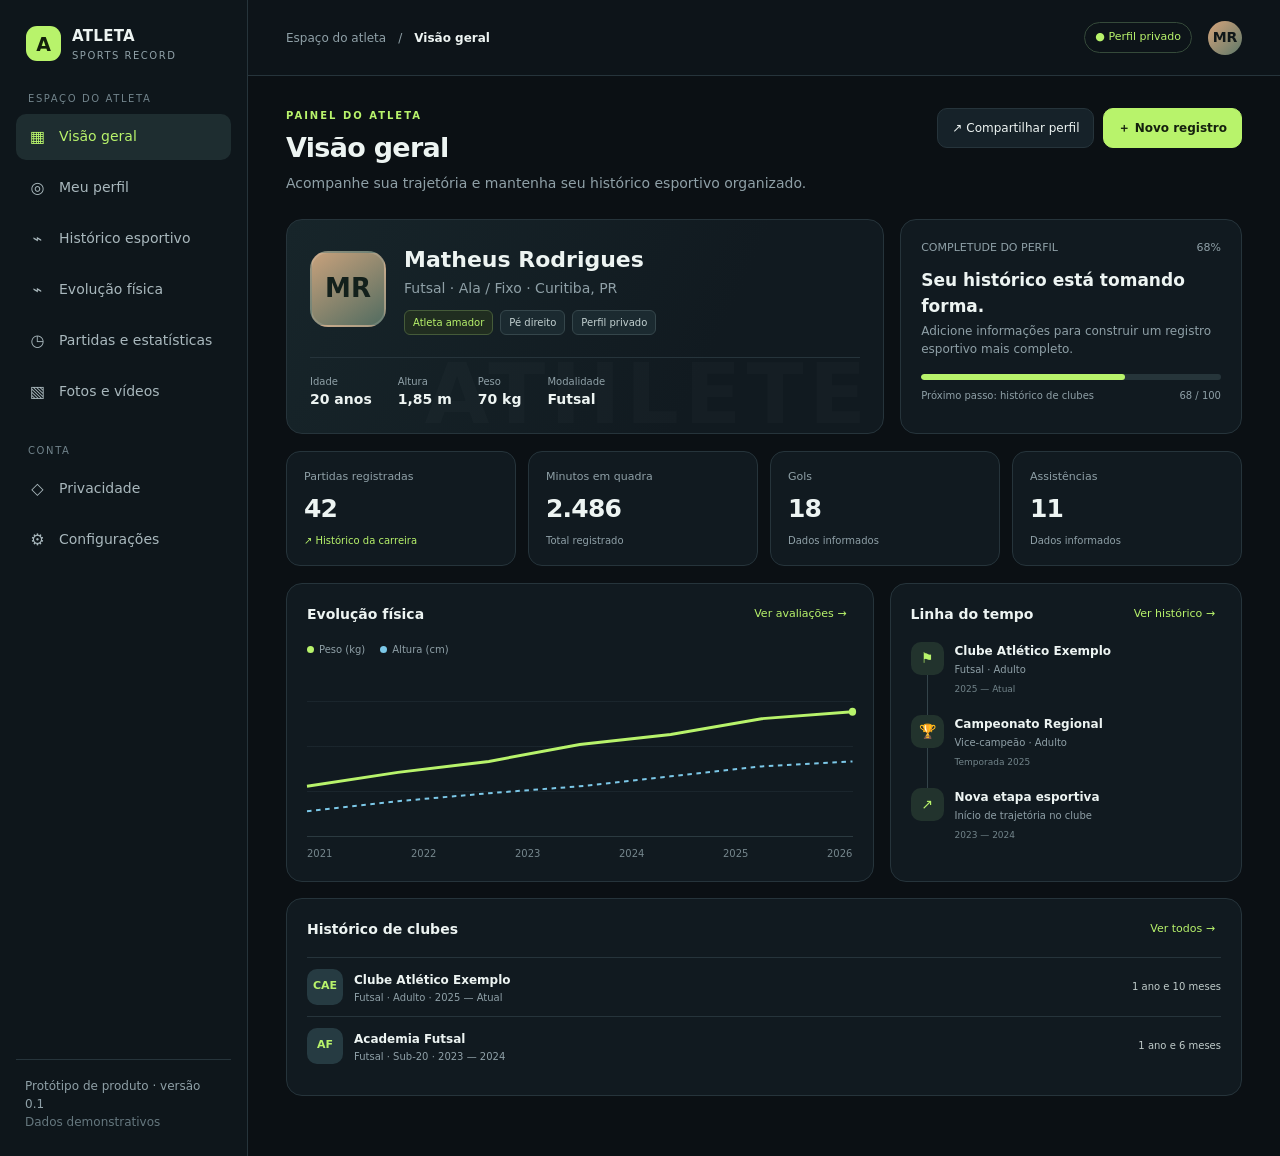
==== index.html @ 7bc5fb22 "Add files via upload" ====
<!DOCTYPE html>
<html lang="pt-BR">
<head>
<meta charset="UTF-8"><meta name="viewport" content="width=device-width, initial-scale=1.0"><title>Atleta — Histórico esportivo</title>
<style>
:root{--bg:#0b1014;--panel:#111a20;--panel2:#162229;--line:#26343b;--muted:#8fa0a7;--text:#edf4f2;--green:#b8f36b;--green2:#8bcf42;--blue:#7cc8e8;--orange:#f3b56b;--red:#f17d7d;--radius:16px}*{box-sizing:border-box}body{margin:0;background:var(--bg);color:var(--text);font:14px/1.5 Inter,ui-sans-serif,system-ui,-apple-system,Segoe UI,sans-serif}button{font:inherit;cursor:pointer}.app{display:grid;grid-template-columns:248px 1fr;min-height:100vh}.sidebar{background:#0e161b;border-right:1px solid var(--line);padding:25px 16px;display:flex;flex-direction:column;gap:28px}.brand{display:flex;align-items:center;gap:11px;padding:0 10px}.brandmark{width:35px;height:35px;border-radius:11px;background:var(--green);color:#13200b;display:grid;place-items:center;font-weight:900;font-size:19px}.brand strong{font-size:15px;letter-spacing:.3px}.brand small{display:block;color:var(--muted);font-size:10px;letter-spacing:1.5px;text-transform:uppercase}.navlabel{font-size:10px;letter-spacing:1.6px;color:#71838b;padding:0 12px;margin-bottom:8px}.nav{display:grid;gap:5px}.nav button{border:0;background:transparent;color:#a9b8bd;padding:11px 12px;border-radius:10px;text-align:left;display:flex;gap:12px;align-items:center;transition:.2s}.nav button:hover{background:#17242a;color:white}.nav button.active{background:#1e2d30;color:var(--green)}.ico{width:19px;text-align:center;font-size:16px}.sidebottom{margin-top:auto;border-top:1px solid var(--line);padding:17px 9px 0;color:var(--muted);font-size:12px}.main{min-width:0}.topbar{height:76px;border-bottom:1px solid var(--line);display:flex;align-items:center;justify-content:space-between;padding:0 38px;background:#0d1419}.crumb{color:var(--muted);font-size:12px}.crumb b{color:var(--text);font-weight:600}.topright{display:flex;align-items:center;gap:16px}.status{border:1px solid #354a3a;color:var(--green);padding:6px 10px;border-radius:30px;font-size:11px}.avatar{width:34px;height:34px;border-radius:50%;background:linear-gradient(135deg,#d6a47b,#5d7869);display:grid;place-items:center;color:#101719;font-weight:800}.content{max-width:1500px;margin:auto;padding:32px 38px 60px}.pagehead{display:flex;justify-content:space-between;align-items:flex-start;gap:20px;margin-bottom:25px}.eyebrow{color:var(--green);font-size:10px;letter-spacing:2px;text-transform:uppercase;font-weight:700}.pagehead h1{font-size:27px;letter-spacing:-.7px;margin:5px 0 4px}.sub{color:var(--muted);margin:0}.actions{display:flex;gap:9px}.btn{border:1px solid var(--line);background:var(--panel2);color:var(--text);padding:10px 14px;border-radius:10px;font-size:12px}.btn.primary{background:var(--green);color:#15200e;border-color:var(--green);font-weight:750}.profilehero{display:grid;grid-template-columns:1.4fr .8fr;gap:16px;margin-bottom:17px}.hero-card{border:1px solid var(--line);border-radius:var(--radius);background:linear-gradient(115deg,#17252a,#111a20 70%);padding:23px;position:relative;overflow:hidden}.hero-card:after{content:'ATHLETE';position:absolute;right:12px;bottom:-24px;font-size:84px;font-weight:900;color:#ffffff05;letter-spacing:5px}.person{display:flex;gap:18px;align-items:center;position:relative;z-index:1}.photo{width:76px;height:76px;border-radius:18px;background:linear-gradient(145deg,#c7a17c,#526c60);display:grid;place-items:center;font-size:26px;font-weight:900;color:#13201b;border:2px solid #ffffff20}.person h2{font-size:22px;margin:0 0 2px}.person p{color:var(--muted);margin:0}.tags{display:flex;gap:7px;flex-wrap:wrap;margin-top:11px}.tag{border:1px solid #35464b;background:#1b2a30;color:#c2d0d0;padding:4px 8px;border-radius:6px;font-size:10px}.tag.green{color:var(--green);border-color:#455b39;background:#202d20}.hero-foot{display:flex;gap:26px;margin-top:22px;padding-top:16px;border-top:1px solid var(--line);position:relative;z-index:1}.mini-stat span{display:block;color:var(--muted);font-size:10px}.mini-stat b{font-size:14px}.focus-card{border:1px solid var(--line);border-radius:var(--radius);background:var(--panel);padding:20px}.focus-head{display:flex;justify-content:space-between;color:var(--muted);font-size:11px}.focus-card h3{font-size:17px;margin:12px 0 3px}.focus-card p{color:var(--muted);font-size:12px;margin:0}.progress{height:6px;background:#26353a;border-radius:10px;margin:16px 0 8px;overflow:hidden}.progress i{display:block;height:100%;width:68%;background:var(--green);border-radius:10px}.progressnote{display:flex;justify-content:space-between;font-size:10px;color:var(--muted)}.stats{display:grid;grid-template-columns:repeat(4,1fr);gap:12px;margin-bottom:17px}.statcard{background:var(--panel);border:1px solid var(--line);border-radius:14px;padding:17px}.statlabel{font-size:11px;color:var(--muted)}.statvalue{font-size:25px;font-weight:750;letter-spacing:-.8px;margin:5px 0}.statdelta{font-size:10px;color:var(--green)}.statdelta.neutral{color:var(--muted)}.columns{display:grid;grid-template-columns:1.25fr .75fr;gap:16px}.card{background:var(--panel);border:1px solid var(--line);border-radius:var(--radius);padding:20px;min-width:0}.cardhead{display:flex;justify-content:space-between;align-items:center;margin-bottom:17px}.cardhead h3{font-size:14px;margin:0}.link{color:var(--green);font-size:11px;background:none;border:0}.chartlegend{display:flex;gap:15px;color:var(--muted);font-size:10px}.dot{display:inline-block;width:7px;height:7px;border-radius:50%;background:var(--green);margin-right:5px}.chart{height:180px;position:relative;border-bottom:1px solid #2b3a40;background:repeating-linear-gradient(to bottom,transparent 0,transparent 44px,#243139 45px)}.chart svg{width:100%;height:100%;overflow:visible}.chartlabels{display:flex;justify-content:space-between;color:#75868c;font-size:10px;padding-top:9px}.timeline{display:grid;gap:0}.event{display:grid;grid-template-columns:34px 1fr;gap:10px;position:relative;padding-bottom:17px}.event:not(:last-child):before{content:'';position:absolute;left:16px;top:30px;bottom:0;width:1px;background:#34444a}.eventicon{width:33px;height:33px;border-radius:10px;background:#22332d;color:var(--green);display:grid;place-items:center;z-index:1}.event h4{font-size:12px;margin:0 0 2px}.event p{font-size:10px;color:var(--muted);margin:0}.event time{font-size:9px;color:#72848a}.clubrow{display:flex;align-items:center;gap:11px;padding:11px 0;border-top:1px solid #26343b}.crest{width:36px;height:36px;border-radius:10px;background:#263b42;display:grid;place-items:center;font-size:11px;font-weight:800;color:var(--green)}.clubrow strong{font-size:12px}.clubrow small{display:block;color:var(--muted);font-size:10px}.clubrow .duration{margin-left:auto;color:#c0ccca;font-size:10px}.section{display:none}.section.active{display:block}.table{width:100%;border-collapse:collapse;font-size:12px}.table th{text-align:left;color:var(--muted);font-size:10px;font-weight:500;padding:10px;border-bottom:1px solid var(--line)}.table td{padding:13px 10px;border-bottom:1px solid #233138}.table tr:last-child td{border:0}.pill{padding:4px 7px;border-radius:6px;background:#20332a;color:var(--green);font-size:10px}.muted{color:var(--muted)}.metricgrid{display:grid;grid-template-columns:repeat(3,1fr);gap:12px}.metric{padding:16px;background:#17242a;border:1px solid var(--line);border-radius:12px}.metric span{font-size:10px;color:var(--muted)}.metric b{display:block;font-size:23px;margin:4px 0}.metric small{font-size:10px;color:var(--green)}.gallery{display:grid;grid-template-columns:repeat(3,1fr);gap:12px}.media{aspect-ratio:4/3;border-radius:12px;background:linear-gradient(145deg,#304b42,#18272c);display:flex;align-items:flex-end;padding:13px;position:relative;overflow:hidden}.media:nth-child(2){background:linear-gradient(145deg,#66513d,#263b3d)}.media:nth-child(3){background:linear-gradient(145deg,#344d67,#17242d)}.media span{font-size:11px;font-weight:650}.media small{display:block;color:#c0d0cd;font-size:9px}.emptyhint{padding:30px;text-align:center;border:1px dashed #405058;border-radius:12px;color:var(--muted)}.mobilemenu{display:none}
@media(max-width:1000px){.app{grid-template-columns:210px 1fr}.content{padding:25px 22px}.topbar{padding:0 22px}.profilehero,.columns{grid-template-columns:1fr}.stats{grid-template-columns:repeat(2,1fr)}}
@media(max-width:700px){.app{display:block}.sidebar{position:fixed;z-index:10;left:-260px;top:0;bottom:0;width:248px;transition:.25s}.sidebar.open{left:0}.mobilemenu{display:inline-block}.topbar{height:62px;padding:0 15px}.content{padding:22px 15px 40px}.pagehead{display:block}.actions{margin-top:15px}.stats{gap:8px}.statcard{padding:13px}.statvalue{font-size:21px}.hero-foot{gap:14px;flex-wrap:wrap}.metricgrid{grid-template-columns:repeat(2,1fr)}.gallery{grid-template-columns:repeat(2,1fr)}}
</style></head>
<body><div class="app">
<aside class="sidebar" id="sidebar"><div class="brand"><div class="brandmark">A</div><div><strong>ATLETA</strong><small>Sports record</small></div></div>
<div><div class="navlabel">ESPAÇO DO ATLETA</div><nav class="nav">
<button class="active" data-page="overview"><span class="ico">▦</span> Visão geral</button><button data-page="profile"><span class="ico">◎</span> Meu perfil</button><button data-page="career"><span class="ico">⌁</span> Histórico esportivo</button><button data-page="physical"><span class="ico">⌁</span> Evolução física</button><button data-page="matches"><span class="ico">◷</span> Partidas e estatísticas</button><button data-page="media"><span class="ico">▧</span> Fotos e vídeos</button></nav></div>
<div><div class="navlabel">CONTA</div><nav class="nav"><button data-page="privacy"><span class="ico">◇</span> Privacidade</button><button data-page="settings"><span class="ico">⚙</span> Configurações</button></nav></div><div class="sidebottom">Protótipo de produto · versão 0.1<br><span style="color:#65777e">Dados demonstrativos</span></div></aside>
<main class="main"><header class="topbar"><div style="display:flex;align-items:center;gap:12px"><button class="btn mobilemenu" id="menu">☰</button><div class="crumb">Espaço do atleta　/　<b id="crumb">Visão geral</b></div></div><div class="topright"><span class="status">● Perfil privado</span><div class="avatar">MR</div></div></header>
<div class="content">
<section class="section active" id="overview"><div class="pagehead"><div><div class="eyebrow">PAINEL DO ATLETA</div><h1>Visão geral</h1><p class="sub">Acompanhe sua trajetória e mantenha seu histórico esportivo organizado.</p></div><div class="actions"><button class="btn" onclick="alert('Ação demonstrativa: compartilhar perfil')">↗ Compartilhar perfil</button><button class="btn primary" onclick="alert('Ação demonstrativa: novo registro')">＋ Novo registro</button></div></div>
<div class="profilehero"><div class="hero-card"><div class="person"><div class="photo">MR</div><div><h2>Matheus Rodrigues</h2><p>Futsal · Ala / Fixo · Curitiba, PR</p><div class="tags"><span class="tag green">Atleta amador</span><span class="tag">Pé direito</span><span class="tag">Perfil privado</span></div></div></div><div class="hero-foot"><div class="mini-stat"><span>Idade</span><b>20 anos</b></div><div class="mini-stat"><span>Altura</span><b>1,85 m</b></div><div class="mini-stat"><span>Peso</span><b>70 kg</b></div><div class="mini-stat"><span>Modalidade</span><b>Futsal</b></div></div></div><div class="focus-card"><div class="focus-head"><span>COMPLETUDE DO PERFIL</span><span>68%</span></div><h3>Seu histórico está tomando forma.</h3><p>Adicione informações para construir um registro esportivo mais completo.</p><div class="progress"><i></i></div><div class="progressnote"><span>Próximo passo: histórico de clubes</span><span>68 / 100</span></div></div></div>
<div class="stats"><div class="statcard"><div class="statlabel">Partidas registradas</div><div class="statvalue">42</div><div class="statdelta">↗ Histórico da carreira</div></div><div class="statcard"><div class="statlabel">Minutos em quadra</div><div class="statvalue">2.486</div><div class="statdelta neutral">Total registrado</div></div><div class="statcard"><div class="statlabel">Gols</div><div class="statvalue">18</div><div class="statdelta neutral">Dados informados</div></div><div class="statcard"><div class="statlabel">Assistências</div><div class="statvalue">11</div><div class="statdelta neutral">Dados informados</div></div></div>
<div class="columns"><div class="card"><div class="cardhead"><h3>Evolução física</h3><button class="link" data-goto="physical">Ver avaliações →</button></div><div class="chartlegend"><span><i class="dot"></i>Peso (kg)</span><span><i class="dot" style="background:var(--blue)"></i>Altura (cm)</span></div><div class="chart"><svg viewBox="0 0 600 180" preserveAspectRatio="none"><polyline points="0,130 100,116 200,105 300,88 400,78 500,62 600,55" fill="none" stroke="#b8f36b" stroke-width="3"/><polyline points="0,155 100,145 200,137 300,130 400,120 500,110 600,105" fill="none" stroke="#7cc8e8" stroke-width="2" stroke-dasharray="5 5"/><circle cx="600" cy="55" r="4" fill="#b8f36b"/></svg></div><div class="chartlabels"><span>2021</span><span>2022</span><span>2023</span><span>2024</span><span>2025</span><span>2026</span></div></div>
<div class="card"><div class="cardhead"><h3>Linha do tempo</h3><button class="link" data-goto="career">Ver histórico →</button></div><div class="timeline"><div class="event"><div class="eventicon">⚑</div><div><h4>Clube Atlético Exemplo</h4><p>Futsal · Adulto</p><time>2025 — Atual</time></div></div><div class="event"><div class="eventicon">🏆</div><div><h4>Campeonato Regional</h4><p>Vice-campeão · Adulto</p><time>Temporada 2025</time></div></div><div class="event"><div class="eventicon">↗</div><div><h4>Nova etapa esportiva</h4><p>Início de trajetória no clube</p><time>2023 — 2024</time></div></div></div></div></div>
<div class="card" style="margin-top:16px"><div class="cardhead"><h3>Histórico de clubes</h3><button class="link" data-goto="career">Ver todos →</button></div><div class="clubrow"><div class="crest">CAE</div><div><strong>Clube Atlético Exemplo</strong><small>Futsal · Adulto · 2025 — Atual</small></div><span class="duration">1 ano e 10 meses</span></div><div class="clubrow"><div class="crest">AF</div><div><strong>Academia Futsal</strong><small>Futsal · Sub-20 · 2023 — 2024</small></div><span class="duration">1 ano e 6 meses</span></div></div>
</section>
<section class="section" id="profile"><div class="pagehead"><div><div class="eyebrow">IDENTIDADE ESPORTIVA</div><h1>Meu perfil</h1><p class="sub">Informações pessoais, características e apresentação do atleta.</p></div><button class="btn primary" onclick="alert('Edição demonstrativa do perfil')">✎ Editar perfil</button></div><div class="card"><div class="person"><div class="photo">MR</div><div><h2>Matheus Rodrigues</h2><p>Nome esportivo não informado · Curitiba, Paraná</p><div class="tags"><span class="tag green">Futsal</span><span class="tag">Ala</span><span class="tag">Fixo</span><span class="tag">Pé direito</span></div></div></div><div class="hero-foot"><div class="mini-stat"><span>Nascimento</span><b>Não informado</b></div><div class="mini-stat"><span>Nacionalidade</span><b>Brasileira</b></div><div class="mini-stat"><span>Categoria</span><b>Adulto</b></div></div></div><div class="columns" style="margin-top:16px"><div class="card"><div class="cardhead"><h3>Apresentação</h3><button class="link">Editar</button></div><p class="muted">Espaço para o atleta contar sua trajetória, características de jogo, experiências e objetivos esportivos.</p></div><div class="card"><div class="cardhead"><h3>Características individuais</h3><button class="link">Editar</button></div><p class="muted">Descreva seu estilo de jogo, pontos fortes, especialidades e aspectos que deseja desenvolver.</p></div></div></section>
<section class="section" id="career"><div class="pagehead"><div><div class="eyebrow">TRAJETÓRIA</div><h1>Histórico esportivo</h1><p class="sub">Clubes, passagens, categorias, temporadas e conquistas.</p></div><button class="btn primary" onclick="alert('Formulário demonstrativo: adicionar passagem')">＋ Adicionar passagem</button></div><div class="card"><div class="cardhead"><h3>Passagens por clubes</h3><span class="muted">2 registros</span></div><div class="clubrow"><div class="crest">CAE</div><div><strong>Clube Atlético Exemplo</strong><small>Futsal · Adulto · 2025 — Atual</small></div><span class="duration">Atual</span></div><div class="clubrow"><div class="crest">AF</div><div><strong>Academia Futsal</strong><small>Futsal · Sub-20 · 2023 — 2024</small></div><span class="duration">1a 6m</span></div></div><div class="card" style="margin-top:16px"><div class="cardhead"><h3>Conquistas e competições</h3><button class="link">＋ Adicionar</button></div><div class="emptyhint">Nenhuma conquista cadastrada neste protótipo.</div></div></section>
<section class="section" id="physical"><div class="pagehead"><div><div class="eyebrow">ACOMPANHAMENTO</div><h1>Evolução física</h1><p class="sub">Avaliações, medidas corporais e testes físicos ao longo do tempo.</p></div><button class="btn primary" onclick="alert('Formulário demonstrativo: nova avaliação')">＋ Nova avaliação</button></div><div class="metricgrid"><div class="metric"><span>Altura atual</span><b>1,85 m</b><small>Último registro · 09/11/2026</small></div><div class="metric"><span>Peso atual</span><b>70 kg</b><small>Último registro · 09/11/2026</small></div><div class="metric"><span>Envergadura</span><b>—</b><small>Sem registro</small></div></div><div class="card" style="margin-top:16px"><div class="cardhead"><h3>Histórico de avaliações</h3><button class="link">Filtrar período ▾</button></div><table class="table"><thead><tr><th>DATA</th><th>MEDIDA</th><th>RESULTADO</th><th>OBSERVAÇÃO</th></tr></thead><tbody><tr><td>09/11/2026</td><td>Peso</td><td>70 kg</td><td class="muted">Registro demonstrativo</td></tr><tr><td>09/11/2026</td><td>Altura</td><td>185 cm</td><td class="muted">Registro demonstrativo</td></tr></tbody></table></div></section>
<section class="section" id="matches"><div class="pagehead"><div><div class="eyebrow">DESEMPENHO</div><h1>Partidas e estatísticas</h1><p class="sub">Participações, minutagem e indicadores registrados pelo atleta.</p></div><button class="btn primary" onclick="alert('Formulário demonstrativo: registrar partida')">＋ Registrar partida</button></div><div class="stats"><div class="statcard"><div class="statlabel">Partidas</div><div class="statvalue">42</div></div><div class="statcard"><div class="statlabel">Minutos</div><div class="statvalue">2.486</div></div><div class="statcard"><div class="statlabel">Gols</div><div class="statvalue">18</div></div><div class="statcard"><div class="statlabel">Assistências</div><div class="statvalue">11</div></div></div><div class="card"><div class="cardhead"><h3>Partidas recentes</h3><button class="link">Filtros ▾</button></div><table class="table"><thead><tr><th>DATA</th><th>ADVERSÁRIO</th><th>COMPETIÇÃO</th><th>MINUTOS</th><th>GOLS</th><th>ASSIST.</th></tr></thead><tbody><tr><td>02/11/2026</td><td>Equipe Azul</td><td>Regional</td><td>40</td><td>1</td><td>1</td></tr><tr><td>25/10/2026</td><td>Futsal Clube</td><td>Regional</td><td>32</td><td>0</td><td>1</td></tr><tr><td>18/10/2026</td><td>União Esportiva</td><td>Amistoso</td><td>40</td><td>2</td><td>0</td></tr></tbody></table><p class="muted" style="font-size:10px;margin:12px 0 0">Dados fictícios para demonstração da interface.</p></div></section>
<section class="section" id="media"><div class="pagehead"><div><div class="eyebrow">ACERVO PESSOAL</div><h1>Fotos e vídeos</h1><p class="sub">Registros visuais organizados por clube, temporada, partida e categoria.</p></div><button class="btn primary" onclick="alert('Ação demonstrativa: adicionar mídia')">＋ Adicionar mídia</button></div><div class="gallery"><div class="media"><span>Treinamento<small>2026 · Clube atual</small></span></div><div class="media"><span>Competição regional<small>2025 · Partida</small></span></div><div class="media"><span>Apresentação<small>2024 · Perfil</small></span></div></div><div class="emptyhint" style="margin-top:15px">Imagens ilustrativas. O armazenamento real de fotos e vídeos será implementado posteriormente.</div></section>
<section class="section" id="privacy"><div class="pagehead"><div><div class="eyebrow">CONTROLE DO ATLETA</div><h1>Privacidade</h1><p class="sub">Você decide quais informações poderão ser visualizadas por outras pessoas.</p></div></div><div class="card"><div class="cardhead"><h3>Visibilidade do perfil</h3><span class="pill">Privado</span></div><p class="muted">Seu perfil está privado. Quando estiver pronto, você poderá escolher o que compartilhar.</p><div class="clubrow"><div><strong>Perfil público</strong><small>Permitir que outras pessoas encontrem seu perfil</small></div><span class="duration">Desativado</span></div><div class="clubrow"><div><strong>Dados físicos</strong><small>Altura, peso, avaliações e medidas</small></div><span class="duration">Privado</span></div><div class="clubrow"><div><strong>Histórico esportivo</strong><small>Clubes, categorias e temporadas</small></div><span class="duration">Privado</span></div><div class="clubrow"><div><strong>Partidas e estatísticas</strong><small>Minutagem e desempenho</small></div><span class="duration">Privado</span></div><div class="clubrow"><div><strong>Fotos e vídeos</strong><small>Galeria e registros audiovisuais</small></div><span class="duration">Privado</span></div></div></section>
<section class="section" id="settings"><div class="pagehead"><div><div class="eyebrow">PREFERÊNCIAS</div><h1>Configurações</h1><p class="sub">Preferências da conta e personalização do perfil.</p></div></div><div class="card"><div class="emptyhint">As configurações de conta serão definidas em uma próxima etapa do desenvolvimento.</div></div></section>
</div></main></div>
<script>
const labels={overview:'Visão geral',profile:'Meu perfil',career:'Histórico esportivo',physical:'Evolução física',matches:'Partidas e estatísticas',media:'Fotos e vídeos',privacy:'Privacidade',settings:'Configurações'};
function go(id){document.querySelectorAll('.section').forEach(s=>s.classList.toggle('active',s.id===id));document.querySelectorAll('.nav button[data-page]').forEach(b=>b.classList.toggle('active',b.dataset.page===id));document.getElementById('crumb').textContent=labels[id]||'Visão geral';document.getElementById('sidebar').classList.remove('open');window.scrollTo({top:0,behavior:'smooth'});}
document.querySelectorAll('.nav button[data-page]').forEach(b=>b.addEventListener('click',()=>go(b.dataset.page)));document.querySelectorAll('[data-goto]').forEach(b=>b.addEventListener('click',()=>go(b.dataset.goto)));document.getElementById('menu').addEventListener('click',()=>document.getElementById('sidebar').classList.toggle('open'));
</script></body></html>
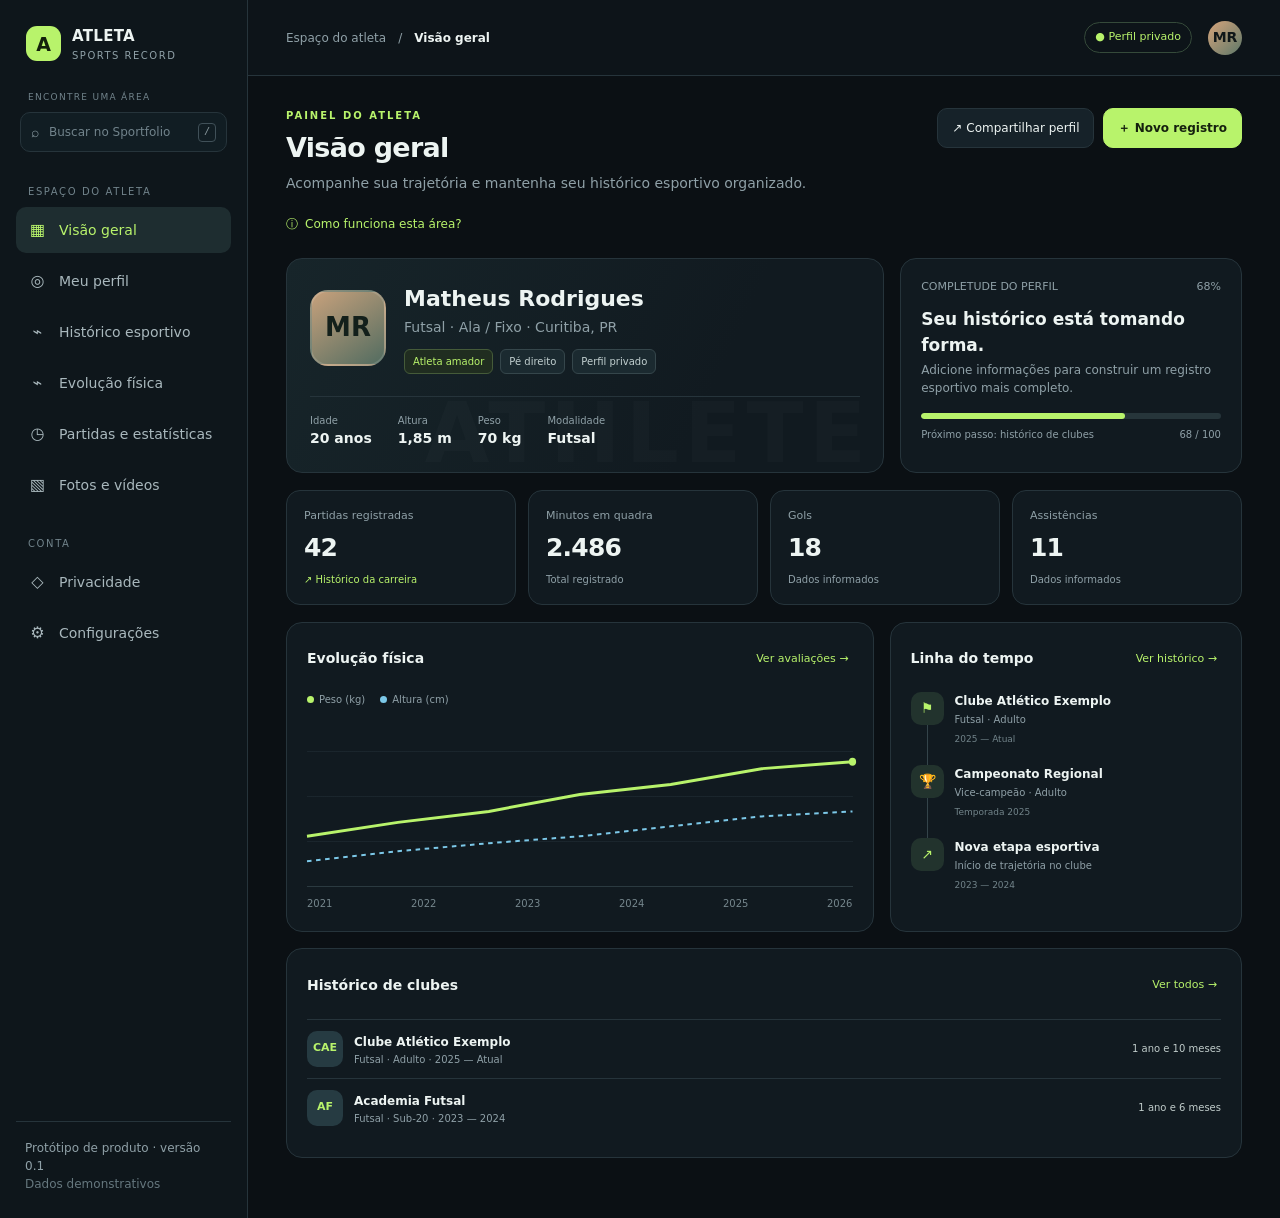
==== commit 3bee8837: "Melhora a experiência de navegação" ====
--- a/index.html
+++ b/index.html
@@ -1,20 +1,41 @@
 <!DOCTYPE html>
 <html lang="pt-BR">
 <head>
-<meta charset="UTF-8"><meta name="viewport" content="width=device-width, initial-scale=1.0"><title>Atleta — Histórico esportivo</title>
+<meta charset="UTF-8">
+<meta name="viewport" content="width=device-width, initial-scale=1.0">
+<meta name="theme-color" content="#0b1014">
+<meta name="description" content="Sua trajetória esportiva em um só lugar.">
+<meta name="apple-mobile-web-app-capable" content="yes">
+<meta name="apple-mobile-web-app-status-bar-style" content="black-translucent">
+<meta name="apple-mobile-web-app-title" content="Sportfolio">
+<link rel="manifest" href="./manifest.webmanifest">
+<link rel="icon" type="image/png" sizes="192x192" href="./icons/icon-192.png">
+<link rel="apple-touch-icon" href="./icons/apple-touch-icon.png">
+<title>Sportfolio — Histórico esportivo</title>
 <style>
 :root{--bg:#0b1014;--panel:#111a20;--panel2:#162229;--line:#26343b;--muted:#8fa0a7;--text:#edf4f2;--green:#b8f36b;--green2:#8bcf42;--blue:#7cc8e8;--orange:#f3b56b;--red:#f17d7d;--radius:16px}*{box-sizing:border-box}body{margin:0;background:var(--bg);color:var(--text);font:14px/1.5 Inter,ui-sans-serif,system-ui,-apple-system,Segoe UI,sans-serif}button{font:inherit;cursor:pointer}.app{display:grid;grid-template-columns:248px 1fr;min-height:100vh}.sidebar{background:#0e161b;border-right:1px solid var(--line);padding:25px 16px;display:flex;flex-direction:column;gap:28px}.brand{display:flex;align-items:center;gap:11px;padding:0 10px}.brandmark{width:35px;height:35px;border-radius:11px;background:var(--green);color:#13200b;display:grid;place-items:center;font-weight:900;font-size:19px}.brand strong{font-size:15px;letter-spacing:.3px}.brand small{display:block;color:var(--muted);font-size:10px;letter-spacing:1.5px;text-transform:uppercase}.navlabel{font-size:10px;letter-spacing:1.6px;color:#71838b;padding:0 12px;margin-bottom:8px}.nav{display:grid;gap:5px}.nav button{border:0;background:transparent;color:#a9b8bd;padding:11px 12px;border-radius:10px;text-align:left;display:flex;gap:12px;align-items:center;transition:.2s}.nav button:hover{background:#17242a;color:white}.nav button.active{background:#1e2d30;color:var(--green)}.ico{width:19px;text-align:center;font-size:16px}.sidebottom{margin-top:auto;border-top:1px solid var(--line);padding:17px 9px 0;color:var(--muted);font-size:12px}.main{min-width:0}.topbar{height:76px;border-bottom:1px solid var(--line);display:flex;align-items:center;justify-content:space-between;padding:0 38px;background:#0d1419}.crumb{color:var(--muted);font-size:12px}.crumb b{color:var(--text);font-weight:600}.topright{display:flex;align-items:center;gap:16px}.status{border:1px solid #354a3a;color:var(--green);padding:6px 10px;border-radius:30px;font-size:11px}.avatar{width:34px;height:34px;border-radius:50%;background:linear-gradient(135deg,#d6a47b,#5d7869);display:grid;place-items:center;color:#101719;font-weight:800}.content{max-width:1500px;margin:auto;padding:32px 38px 60px}.pagehead{display:flex;justify-content:space-between;align-items:flex-start;gap:20px;margin-bottom:25px}.eyebrow{color:var(--green);font-size:10px;letter-spacing:2px;text-transform:uppercase;font-weight:700}.pagehead h1{font-size:27px;letter-spacing:-.7px;margin:5px 0 4px}.sub{color:var(--muted);margin:0}.actions{display:flex;gap:9px}.btn{border:1px solid var(--line);background:var(--panel2);color:var(--text);padding:10px 14px;border-radius:10px;font-size:12px}.btn.primary{background:var(--green);color:#15200e;border-color:var(--green);font-weight:750}.profilehero{display:grid;grid-template-columns:1.4fr .8fr;gap:16px;margin-bottom:17px}.hero-card{border:1px solid var(--line);border-radius:var(--radius);background:linear-gradient(115deg,#17252a,#111a20 70%);padding:23px;position:relative;overflow:hidden}.hero-card:after{content:'ATHLETE';position:absolute;right:12px;bottom:-24px;font-size:84px;font-weight:900;color:#ffffff05;letter-spacing:5px}.person{display:flex;gap:18px;align-items:center;position:relative;z-index:1}.photo{width:76px;height:76px;border-radius:18px;background:linear-gradient(145deg,#c7a17c,#526c60);display:grid;place-items:center;font-size:26px;font-weight:900;color:#13201b;border:2px solid #ffffff20}.person h2{font-size:22px;margin:0 0 2px}.person p{color:var(--muted);margin:0}.tags{display:flex;gap:7px;flex-wrap:wrap;margin-top:11px}.tag{border:1px solid #35464b;background:#1b2a30;color:#c2d0d0;padding:4px 8px;border-radius:6px;font-size:10px}.tag.green{color:var(--green);border-color:#455b39;background:#202d20}.hero-foot{display:flex;gap:26px;margin-top:22px;padding-top:16px;border-top:1px solid var(--line);position:relative;z-index:1}.mini-stat span{display:block;color:var(--muted);font-size:10px}.mini-stat b{font-size:14px}.focus-card{border:1px solid var(--line);border-radius:var(--radius);background:var(--panel);padding:20px}.focus-head{display:flex;justify-content:space-between;color:var(--muted);font-size:11px}.focus-card h3{font-size:17px;margin:12px 0 3px}.focus-card p{color:var(--muted);font-size:12px;margin:0}.progress{height:6px;background:#26353a;border-radius:10px;margin:16px 0 8px;overflow:hidden}.progress i{display:block;height:100%;width:68%;background:var(--green);border-radius:10px}.progressnote{display:flex;justify-content:space-between;font-size:10px;color:var(--muted)}.stats{display:grid;grid-template-columns:repeat(4,1fr);gap:12px;margin-bottom:17px}.statcard{background:var(--panel);border:1px solid var(--line);border-radius:14px;padding:17px}.statlabel{font-size:11px;color:var(--muted)}.statvalue{font-size:25px;font-weight:750;letter-spacing:-.8px;margin:5px 0}.statdelta{font-size:10px;color:var(--green)}.statdelta.neutral{color:var(--muted)}.columns{display:grid;grid-template-columns:1.25fr .75fr;gap:16px}.card{background:var(--panel);border:1px solid var(--line);border-radius:var(--radius);padding:20px;min-width:0}.cardhead{display:flex;justify-content:space-between;align-items:center;margin-bottom:17px}.cardhead h3{font-size:14px;margin:0}.link{color:var(--green);font-size:11px;background:none;border:0}.chartlegend{display:flex;gap:15px;color:var(--muted);font-size:10px}.dot{display:inline-block;width:7px;height:7px;border-radius:50%;background:var(--green);margin-right:5px}.chart{height:180px;position:relative;border-bottom:1px solid #2b3a40;background:repeating-linear-gradient(to bottom,transparent 0,transparent 44px,#243139 45px)}.chart svg{width:100%;height:100%;overflow:visible}.chartlabels{display:flex;justify-content:space-between;color:#75868c;font-size:10px;padding-top:9px}.timeline{display:grid;gap:0}.event{display:grid;grid-template-columns:34px 1fr;gap:10px;position:relative;padding-bottom:17px}.event:not(:last-child):before{content:'';position:absolute;left:16px;top:30px;bottom:0;width:1px;background:#34444a}.eventicon{width:33px;height:33px;border-radius:10px;background:#22332d;color:var(--green);display:grid;place-items:center;z-index:1}.event h4{font-size:12px;margin:0 0 2px}.event p{font-size:10px;color:var(--muted);margin:0}.event time{font-size:9px;color:#72848a}.clubrow{display:flex;align-items:center;gap:11px;padding:11px 0;border-top:1px solid #26343b}.crest{width:36px;height:36px;border-radius:10px;background:#263b42;display:grid;place-items:center;font-size:11px;font-weight:800;color:var(--green)}.clubrow strong{font-size:12px}.clubrow small{display:block;color:var(--muted);font-size:10px}.clubrow .duration{margin-left:auto;color:#c0ccca;font-size:10px}.section{display:none}.section.active{display:block}.table{width:100%;border-collapse:collapse;font-size:12px}.table th{text-align:left;color:var(--muted);font-size:10px;font-weight:500;padding:10px;border-bottom:1px solid var(--line)}.table td{padding:13px 10px;border-bottom:1px solid #233138}.table tr:last-child td{border:0}.pill{padding:4px 7px;border-radius:6px;background:#20332a;color:var(--green);font-size:10px}.muted{color:var(--muted)}.metricgrid{display:grid;grid-template-columns:repeat(3,1fr);gap:12px}.metric{padding:16px;background:#17242a;border:1px solid var(--line);border-radius:12px}.metric span{font-size:10px;color:var(--muted)}.metric b{display:block;font-size:23px;margin:4px 0}.metric small{font-size:10px;color:var(--green)}.gallery{display:grid;grid-template-columns:repeat(3,1fr);gap:12px}.media{aspect-ratio:4/3;border-radius:12px;background:linear-gradient(145deg,#304b42,#18272c);display:flex;align-items:flex-end;padding:13px;position:relative;overflow:hidden}.media:nth-child(2){background:linear-gradient(145deg,#66513d,#263b3d)}.media:nth-child(3){background:linear-gradient(145deg,#344d67,#17242d)}.media span{font-size:11px;font-weight:650}.media small{display:block;color:#c0d0cd;font-size:9px}.emptyhint{padding:30px;text-align:center;border:1px dashed #405058;border-radius:12px;color:var(--muted)}.mobilemenu{display:none}
 @media(max-width:1000px){.app{grid-template-columns:210px 1fr}.content{padding:25px 22px}.topbar{padding:0 22px}.profilehero,.columns{grid-template-columns:1fr}.stats{grid-template-columns:repeat(2,1fr)}}
 @media(max-width:700px){.app{display:block}.sidebar{position:fixed;z-index:10;left:-260px;top:0;bottom:0;width:248px;transition:.25s}.sidebar.open{left:0}.mobilemenu{display:inline-block}.topbar{height:62px;padding:0 15px}.content{padding:22px 15px 40px}.pagehead{display:block}.actions{margin-top:15px}.stats{gap:8px}.statcard{padding:13px}.statvalue{font-size:21px}.hero-foot{gap:14px;flex-wrap:wrap}.metricgrid{grid-template-columns:repeat(2,1fr)}.gallery{grid-template-columns:repeat(2,1fr)}}
+
+/* UX improvements: clearer navigation, accessible controls and contextual guidance. */
+.nav-search-wrap{padding:0 4px 4px}.nav-search-label{display:block;font-size:9px;letter-spacing:1.3px;color:#71838b;margin:0 8px 8px}.nav-search{height:40px;display:flex;align-items:center;gap:8px;padding:0 10px;border:1px solid var(--line);border-radius:10px;background:#111d23;color:var(--muted)}.nav-search:focus-within{border-color:var(--green);box-shadow:0 0 0 3px #b8f36b18}.nav-search input{width:100%;min-width:0;background:transparent;border:0;outline:0;color:var(--text);font:inherit;font-size:12px}.nav-search input::placeholder{color:#71838b}.nav-search kbd{border:1px solid #405058;border-radius:4px;padding:1px 5px;font-size:10px;color:#91a0a5}.nav-search-empty{margin:8px;color:var(--muted);font-size:11px}.nav button{min-height:44px}.nav button[hidden]{display:none}.nav button:focus-visible,.btn:focus-visible,.link:focus-visible,.quick-option:focus-visible,.dialog-close:focus-visible{outline:2px solid var(--green);outline-offset:3px}.nav button[aria-current="page"]{box-shadow:inset 3px 0 0 var(--green)}.btn{min-height:40px}.link{padding:8px 4px}.page-help{margin:-9px 0 20px}.help-toggle{border:0;background:transparent;color:var(--green);font:inherit;font-size:12px;padding:5px 0;display:inline-flex;align-items:center;gap:7px}.help-toggle:hover{text-decoration:underline}.help-panel{display:none;margin-top:7px;padding:15px 17px;border:1px solid #354a3a;border-radius:12px;background:#142019;color:#dce8df}.help-panel.open{display:block}.help-panel strong{display:block;font-size:12px;margin-bottom:5px}.help-panel p{font-size:12px;color:#b4c3b8;margin:0;max-width:850px}.help-panel .help-tip{display:block;margin-top:8px;color:var(--green);font-size:11px}.quick-dialog{width:min(600px,calc(100% - 28px));padding:0;border:1px solid var(--line);border-radius:18px;background:#111a20;color:var(--text);box-shadow:0 24px 80px #0009}.quick-dialog::backdrop{background:#020608b8;backdrop-filter:blur(3px)}.quick-dialog-head{display:flex;justify-content:space-between;gap:16px;padding:23px 23px 15px}.quick-dialog-head h2{font-size:20px;margin:5px 0}.quick-dialog-head p{font-size:12px;color:var(--muted);margin:0}.dialog-close{flex:0 0 36px;height:36px;border:1px solid var(--line);border-radius:9px;background:var(--panel2);color:var(--text);font-size:22px}.quick-grid{display:grid;gap:8px;padding:8px 23px 23px}.quick-option{display:flex;align-items:center;gap:13px;text-align:left;width:100%;padding:13px;border:1px solid var(--line);border-radius:12px;background:#162229;color:var(--text)}.quick-option:hover{border-color:#718c5b;background:#1b2b2c}.quick-icon{width:38px;height:38px;flex:0 0 38px;display:grid;place-items:center;border-radius:10px;background:#263b2b;color:var(--green);font-size:19px}.quick-option span:nth-child(2){display:grid;gap:2px;flex:1}.quick-option strong{font-size:12px}.quick-option small{font-size:11px;color:var(--muted)}.quick-option>b{color:var(--green);font-size:17px}.mobile-overlay{display:none}
+@media(max-width:700px){.mobile-overlay{position:fixed;inset:0;z-index:9;background:#0009}.mobile-overlay.show{display:block}.sidebar{z-index:11;overflow-y:auto}.quick-dialog-head{padding:18px 18px 12px}.quick-grid{padding:8px 18px 18px}.quick-option{padding:11px}.page-help{margin-top:-5px}.nav-search-wrap{margin-bottom:5px}}
+@media(prefers-reduced-motion:reduce){*,*::before,*::after{scroll-behavior:auto!important;transition:none!important}}
+
 </style></head>
 <body><div class="app">
-<aside class="sidebar" id="sidebar"><div class="brand"><div class="brandmark">A</div><div><strong>ATLETA</strong><small>Sports record</small></div></div>
-<div><div class="navlabel">ESPAÇO DO ATLETA</div><nav class="nav">
+<aside class="sidebar" id="sidebar" aria-label="Menu do Sportfolio"><div class="brand"><div class="brandmark">A</div><div><strong>ATLETA</strong><small>Sports record</small></div></div>
+<div class="nav-search-wrap">
+<label class="nav-search-label" for="navSearch">ENCONTRE UMA ÁREA</label>
+<div class="nav-search"><span aria-hidden="true">⌕</span><input id="navSearch" type="search" placeholder="Buscar no Sportfolio" autocomplete="off" aria-label="Buscar seção do Sportfolio"><kbd>/</kbd></div>
+<p class="nav-search-empty" id="navSearchEmpty" hidden>Nenhuma seção encontrada.</p>
+</div>
+<div><div class="navlabel">ESPAÇO DO ATLETA</div><nav class="nav" aria-label="Navegação principal">
 <button class="active" data-page="overview"><span class="ico">▦</span> Visão geral</button><button data-page="profile"><span class="ico">◎</span> Meu perfil</button><button data-page="career"><span class="ico">⌁</span> Histórico esportivo</button><button data-page="physical"><span class="ico">⌁</span> Evolução física</button><button data-page="matches"><span class="ico">◷</span> Partidas e estatísticas</button><button data-page="media"><span class="ico">▧</span> Fotos e vídeos</button></nav></div>
-<div><div class="navlabel">CONTA</div><nav class="nav"><button data-page="privacy"><span class="ico">◇</span> Privacidade</button><button data-page="settings"><span class="ico">⚙</span> Configurações</button></nav></div><div class="sidebottom">Protótipo de produto · versão 0.1<br><span style="color:#65777e">Dados demonstrativos</span></div></aside>
-<main class="main"><header class="topbar"><div style="display:flex;align-items:center;gap:12px"><button class="btn mobilemenu" id="menu">☰</button><div class="crumb">Espaço do atleta　/　<b id="crumb">Visão geral</b></div></div><div class="topright"><span class="status">● Perfil privado</span><div class="avatar">MR</div></div></header>
+<div><div class="navlabel">CONTA</div><nav class="nav" aria-label="Configurações da conta"><button data-page="privacy"><span class="ico">◇</span> Privacidade</button><button data-page="settings"><span class="ico">⚙</span> Configurações</button></nav></div><div class="sidebottom">Protótipo de produto · versão 0.1<br><span style="color:#65777e">Dados demonstrativos</span></div></aside>
+<main class="main"><header class="topbar"><div style="display:flex;align-items:center;gap:12px"><button class="btn mobilemenu" id="menu" aria-label="Abrir menu" aria-expanded="false">☰</button><div class="crumb">Espaço do atleta　/　<b id="crumb">Visão geral</b></div></div><div class="topright"><button class="btn" id="installApp" hidden>＋ Instalar app</button><span class="status">● Perfil privado</span><div class="avatar">MR</div></div></header>
 <div class="content">
-<section class="section active" id="overview"><div class="pagehead"><div><div class="eyebrow">PAINEL DO ATLETA</div><h1>Visão geral</h1><p class="sub">Acompanhe sua trajetória e mantenha seu histórico esportivo organizado.</p></div><div class="actions"><button class="btn" onclick="alert('Ação demonstrativa: compartilhar perfil')">↗ Compartilhar perfil</button><button class="btn primary" onclick="alert('Ação demonstrativa: novo registro')">＋ Novo registro</button></div></div>
+<section class="section active" id="overview"><div class="pagehead"><div><div class="eyebrow">PAINEL DO ATLETA</div><h1>Visão geral</h1><p class="sub">Acompanhe sua trajetória e mantenha seu histórico esportivo organizado.</p></div><div class="actions"><button class="btn" data-goto="privacy">↗ Compartilhar perfil</button><button class="btn primary" id="openQuickActions">＋ Novo registro</button></div></div>
 <div class="profilehero"><div class="hero-card"><div class="person"><div class="photo">MR</div><div><h2>Matheus Rodrigues</h2><p>Futsal · Ala / Fixo · Curitiba, PR</p><div class="tags"><span class="tag green">Atleta amador</span><span class="tag">Pé direito</span><span class="tag">Perfil privado</span></div></div></div><div class="hero-foot"><div class="mini-stat"><span>Idade</span><b>20 anos</b></div><div class="mini-stat"><span>Altura</span><b>1,85 m</b></div><div class="mini-stat"><span>Peso</span><b>70 kg</b></div><div class="mini-stat"><span>Modalidade</span><b>Futsal</b></div></div></div><div class="focus-card"><div class="focus-head"><span>COMPLETUDE DO PERFIL</span><span>68%</span></div><h3>Seu histórico está tomando forma.</h3><p>Adicione informações para construir um registro esportivo mais completo.</p><div class="progress"><i></i></div><div class="progressnote"><span>Próximo passo: histórico de clubes</span><span>68 / 100</span></div></div></div>
 <div class="stats"><div class="statcard"><div class="statlabel">Partidas registradas</div><div class="statvalue">42</div><div class="statdelta">↗ Histórico da carreira</div></div><div class="statcard"><div class="statlabel">Minutos em quadra</div><div class="statvalue">2.486</div><div class="statdelta neutral">Total registrado</div></div><div class="statcard"><div class="statlabel">Gols</div><div class="statvalue">18</div><div class="statdelta neutral">Dados informados</div></div><div class="statcard"><div class="statlabel">Assistências</div><div class="statvalue">11</div><div class="statdelta neutral">Dados informados</div></div></div>
 <div class="columns"><div class="card"><div class="cardhead"><h3>Evolução física</h3><button class="link" data-goto="physical">Ver avaliações →</button></div><div class="chartlegend"><span><i class="dot"></i>Peso (kg)</span><span><i class="dot" style="background:var(--blue)"></i>Altura (cm)</span></div><div class="chart"><svg viewBox="0 0 600 180" preserveAspectRatio="none"><polyline points="0,130 100,116 200,105 300,88 400,78 500,62 600,55" fill="none" stroke="#b8f36b" stroke-width="3"/><polyline points="0,155 100,145 200,137 300,130 400,120 500,110 600,105" fill="none" stroke="#7cc8e8" stroke-width="2" stroke-dasharray="5 5"/><circle cx="600" cy="55" r="4" fill="#b8f36b"/></svg></div><div class="chartlabels"><span>2021</span><span>2022</span><span>2023</span><span>2024</span><span>2025</span><span>2026</span></div></div>
@@ -29,8 +50,81 @@
 <section class="section" id="privacy"><div class="pagehead"><div><div class="eyebrow">CONTROLE DO ATLETA</div><h1>Privacidade</h1><p class="sub">Você decide quais informações poderão ser visualizadas por outras pessoas.</p></div></div><div class="card"><div class="cardhead"><h3>Visibilidade do perfil</h3><span class="pill">Privado</span></div><p class="muted">Seu perfil está privado. Quando estiver pronto, você poderá escolher o que compartilhar.</p><div class="clubrow"><div><strong>Perfil público</strong><small>Permitir que outras pessoas encontrem seu perfil</small></div><span class="duration">Desativado</span></div><div class="clubrow"><div><strong>Dados físicos</strong><small>Altura, peso, avaliações e medidas</small></div><span class="duration">Privado</span></div><div class="clubrow"><div><strong>Histórico esportivo</strong><small>Clubes, categorias e temporadas</small></div><span class="duration">Privado</span></div><div class="clubrow"><div><strong>Partidas e estatísticas</strong><small>Minutagem e desempenho</small></div><span class="duration">Privado</span></div><div class="clubrow"><div><strong>Fotos e vídeos</strong><small>Galeria e registros audiovisuais</small></div><span class="duration">Privado</span></div></div></section>
 <section class="section" id="settings"><div class="pagehead"><div><div class="eyebrow">PREFERÊNCIAS</div><h1>Configurações</h1><p class="sub">Preferências da conta e personalização do perfil.</p></div></div><div class="card"><div class="emptyhint">As configurações de conta serão definidas em uma próxima etapa do desenvolvimento.</div></div></section>
 </div></main></div>
+<dialog class="quick-dialog" id="quickDialog" aria-labelledby="quickTitle">
+  <div class="quick-dialog-head"><div><div class="eyebrow">ATALHOS</div><h2 id="quickTitle">O que você deseja registrar?</h2><p>Escolha uma área para continuar. Você poderá preencher os detalhes dentro dela.</p></div><button class="dialog-close" id="closeQuickActions" aria-label="Fechar">×</button></div>
+  <div class="quick-grid">
+    <button class="quick-option" data-quick-goto="profile"><span class="quick-icon">◎</span><span><strong>Informações do perfil</strong><small>Dados pessoais e características esportivas</small></span><b>→</b></button>
+    <button class="quick-option" data-quick-goto="career"><span class="quick-icon">⌁</span><span><strong>Passagem por clube</strong><small>Clubes, categorias e temporadas</small></span><b>→</b></button>
+    <button class="quick-option" data-quick-goto="physical"><span class="quick-icon">⌁</span><span><strong>Avaliação física</strong><small>Medidas, testes e evolução</small></span><b>→</b></button>
+    <button class="quick-option" data-quick-goto="matches"><span class="quick-icon">◷</span><span><strong>Partida e estatísticas</strong><small>Participação, minutos e desempenho</small></span><b>→</b></button>
+    <button class="quick-option" data-quick-goto="media"><span class="quick-icon">▧</span><span><strong>Foto ou vídeo</strong><small>Momentos da sua trajetória esportiva</small></span><b>→</b></button>
+  </div>
+</dialog>
 <script>
 const labels={overview:'Visão geral',profile:'Meu perfil',career:'Histórico esportivo',physical:'Evolução física',matches:'Partidas e estatísticas',media:'Fotos e vídeos',privacy:'Privacidade',settings:'Configurações'};
-function go(id){document.querySelectorAll('.section').forEach(s=>s.classList.toggle('active',s.id===id));document.querySelectorAll('.nav button[data-page]').forEach(b=>b.classList.toggle('active',b.dataset.page===id));document.getElementById('crumb').textContent=labels[id]||'Visão geral';document.getElementById('sidebar').classList.remove('open');window.scrollTo({top:0,behavior:'smooth'});}
-document.querySelectorAll('.nav button[data-page]').forEach(b=>b.addEventListener('click',()=>go(b.dataset.page)));document.querySelectorAll('[data-goto]').forEach(b=>b.addEventListener('click',()=>go(b.dataset.goto)));document.getElementById('menu').addEventListener('click',()=>document.getElementById('sidebar').classList.toggle('open'));
+const guidance={
+  overview:{title:'Comece por aqui',body:'A visão geral reúne os principais números e acontecimentos da sua trajetória. Use os atalhos para acessar uma área ou o botão “Novo registro” para escolher o que deseja atualizar.',tip:'Dica: você pode preencher seu histórico aos poucos. Não é necessário completar tudo de uma vez.'},
+  profile:{title:'Organize sua identidade esportiva',body:'Mantenha seus dados, modalidade, posição e apresentação atualizados. Essas informações ajudam outras pessoas a entenderem quem você é como atleta.',tip:'Dica: comece pelos dados principais e complemente a apresentação quando quiser.'},
+  career:{title:'Registre cada etapa da sua trajetória',body:'Adicione uma passagem para cada período em um clube. Se voltou ao mesmo clube em outra temporada, registre uma nova passagem para preservar a história corretamente.',tip:'Dica: inclua categoria e período. Depois você pode complementar com competições, conquistas e evidências.'},
+  physical:{title:'Acompanhe sua evolução ao longo do tempo',body:'Cada avaliação deve ter uma data. Registre medidas e testes com suas unidades e observações para conseguir comparar resultados de forma coerente.',tip:'Dica: quando possível, mantenha o mesmo método de avaliação para comparar resultados.'},
+  matches:{title:'Registre somente partidas em que participou',body:'Cadastre os dados da partida e depois informe sua participação, minutos e estatísticas. Diferencie um resultado zero de uma informação que ainda não foi registrada.',tip:'Dica: você pode adicionar detalhes de desempenho e mídia depois de registrar os dados principais.'},
+  media:{title:'Guarde os momentos da sua carreira',body:'Organize fotos e vídeos por clube, temporada, partida ou categoria. Assim fica mais fácil encontrar um registro no futuro.',tip:'Dica: use títulos e descrições que ajudem a identificar o contexto de cada arquivo.'},
+  privacy:{title:'Você controla o que compartilha',body:'Revise a visibilidade do perfil e de cada tipo de informação antes de compartilhar sua trajetória.',tip:'Dica: informações privadas continuam disponíveis para você; compartilhar é uma escolha.'},
+  settings:{title:'Ajuste sua experiência',body:'Esta área reunirá preferências da conta e opções de personalização conforme o produto evoluir.',tip:'Dica: as configurações de privacidade ficam na seção “Privacidade”.'}
+};
+const sidebar=document.getElementById('sidebar');
+const mobileOverlay=document.createElement('div');mobileOverlay.className='mobile-overlay';mobileOverlay.setAttribute('aria-hidden','true');document.body.appendChild(mobileOverlay);
+function closeMobileMenu(){sidebar.classList.remove('open');mobileOverlay.classList.remove('show');document.getElementById('menu').setAttribute('aria-expanded','false');}
+function go(id){if(!labels[id])return;document.querySelectorAll('.section').forEach(s=>s.classList.toggle('active',s.id===id));document.querySelectorAll('.nav button[data-page]').forEach(b=>{const active=b.dataset.page===id;b.classList.toggle('active',active);if(active)b.setAttribute('aria-current','page');else b.removeAttribute('aria-current');});document.getElementById('crumb').textContent=labels[id];closeMobileMenu();if(location.hash!=='#'+id)history.replaceState(null,'','#'+id);window.scrollTo({top:0,behavior:window.matchMedia('(prefers-reduced-motion: reduce)').matches?'auto':'smooth'});}
+document.querySelectorAll('.nav button[data-page]').forEach(b=>b.addEventListener('click',()=>go(b.dataset.page)));
+document.querySelectorAll('[data-goto]').forEach(b=>b.addEventListener('click',()=>go(b.dataset.goto)));
+document.getElementById('menu').addEventListener('click',()=>{const open=!sidebar.classList.contains('open');sidebar.classList.toggle('open',open);mobileOverlay.classList.toggle('show',open);document.getElementById('menu').setAttribute('aria-expanded',String(open));});
+mobileOverlay.addEventListener('click',closeMobileMenu);
+
+// Add consistent, optional contextual help to every section.
+document.querySelectorAll('.section').forEach(section=>{const data=guidance[section.id];const head=section.querySelector('.pagehead');if(!data||!head)return;const wrap=document.createElement('div');wrap.className='page-help';const button=document.createElement('button');button.className='help-toggle';button.type='button';button.setAttribute('aria-expanded','false');button.innerHTML='<span aria-hidden="true">ⓘ</span> Como funciona esta área?';const panel=document.createElement('div');panel.className='help-panel';panel.innerHTML=`<strong>${data.title}</strong><p>${data.body}</p><span class="help-tip">${data.tip}</span>`;button.addEventListener('click',()=>{const open=panel.classList.toggle('open');button.setAttribute('aria-expanded',String(open));button.innerHTML=`<span aria-hidden="true">ⓘ</span> ${open?'Ocultar orientação':'Como funciona esta área?'}`;});wrap.append(button,panel);head.insertAdjacentElement('afterend',wrap);});
+
+// Search filters the existing navigation; it never removes or hides product capabilities permanently.
+const navSearch=document.getElementById('navSearch');const navSearchEmpty=document.getElementById('navSearchEmpty');
+navSearch.addEventListener('input',()=>{const term=navSearch.value.trim().toLocaleLowerCase('pt-BR');let visible=0;document.querySelectorAll('.nav button[data-page]').forEach(button=>{const match=button.textContent.toLocaleLowerCase('pt-BR').includes(term);button.hidden=!match;if(match)visible++;});document.querySelectorAll('.navlabel').forEach(label=>{const nav=label.nextElementSibling;label.hidden=!!term&&!Array.from(nav.querySelectorAll('button')).some(button=>!button.hidden);});navSearchEmpty.hidden=visible!==0;});
+document.addEventListener('keydown',event=>{if(event.key==='/'&&!['INPUT','TEXTAREA'].includes(document.activeElement.tagName)&&!event.ctrlKey&&!event.metaKey){event.preventDefault();navSearch.focus();}if(event.key==='Escape'){closeMobileMenu();if(quickDialog.open)quickDialog.close();}});
+
+// Quick actions guide the user to the correct section without pretending to save data.
+const quickDialog=document.getElementById('quickDialog');
+document.getElementById('openQuickActions').addEventListener('click',()=>quickDialog.showModal());
+document.getElementById('closeQuickActions').addEventListener('click',()=>quickDialog.close());
+document.querySelectorAll('[data-quick-goto]').forEach(button=>button.addEventListener('click',()=>{const target=button.dataset.quickGoto;quickDialog.close();go(target);}));
+
+// PWA: disponibiliza instalação quando o navegador oferece o prompt nativo.
+let deferredInstallPrompt = null;
+const installButton = document.getElementById('installApp');
+
+window.addEventListener('beforeinstallprompt', (event) => {
+  event.preventDefault();
+  deferredInstallPrompt = event;
+  if (installButton) installButton.hidden = false;
+});
+
+if (installButton) {
+  installButton.addEventListener('click', async () => {
+    if (!deferredInstallPrompt) return;
+    deferredInstallPrompt.prompt();
+    await deferredInstallPrompt.userChoice;
+    deferredInstallPrompt = null;
+    installButton.hidden = true;
+  });
+}
+
+window.addEventListener('appinstalled', () => {
+  if (installButton) installButton.hidden = true;
+});
+
+if ('serviceWorker' in navigator && (location.protocol === 'https:' || location.hostname === 'localhost')) {
+  window.addEventListener('load', () => {
+    navigator.serviceWorker.register('./sw.js').catch((error) => {
+      console.error('Não foi possível registrar o Service Worker:', error);
+    });
+  });
+}
+
 </script></body></html>
